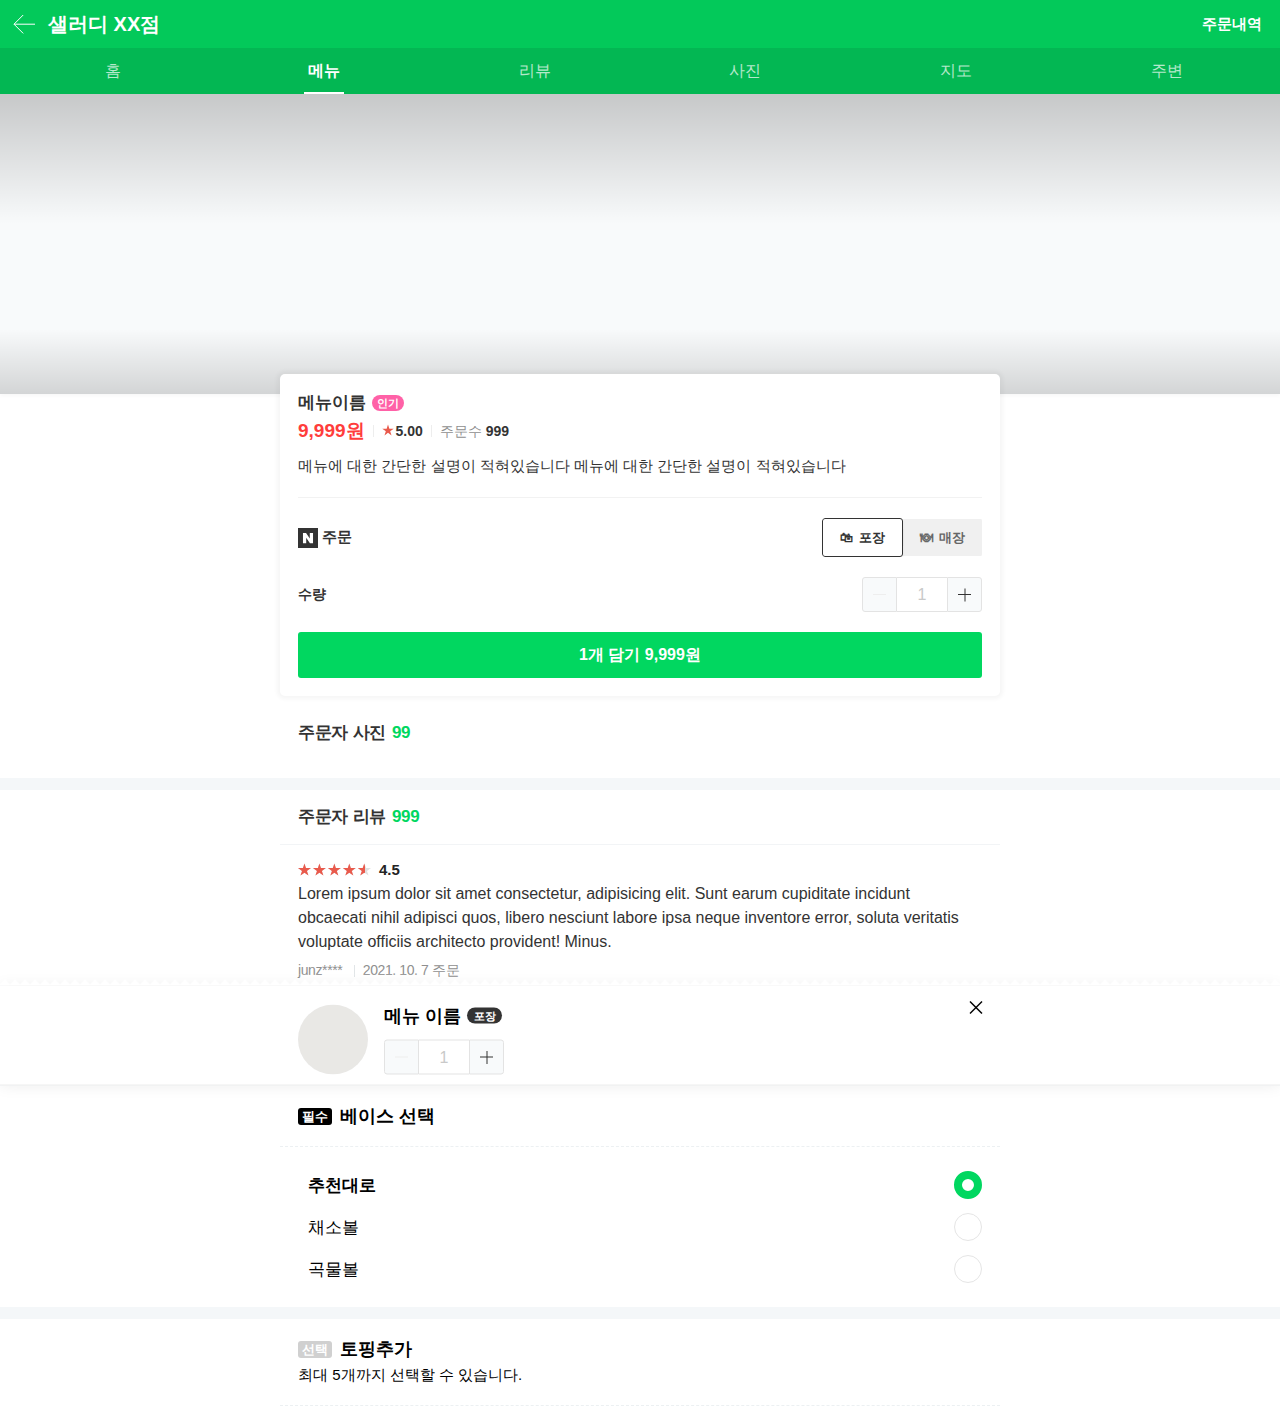
==== docs/detail.html @ 5ed85aff "Naver Order Markup" ====
<!DOCTYPE html>
<html lang="en">
  <head>
    <meta charset="UTF-8" />
    <meta http-equiv="X-UA-Compatible" content="IE=edge" />
    <meta name="viewport" content="width=device-width, initial-scale=1.0" />
    <title>제로베이스 마크업</title>
    <link rel="stylesheet" href="../assets/css/styles.css" />
  </head>
  <body>
    <div class="container">
      <!-- 고정헤더영역 -->
      <header class="header-area">
        <div class="place-header" role="banner">
          <h1 class="title">
            <a href="#" class="link-back">
              <img src="../assets/images/ico-back.svg" alt="뒤로가기" />
            </a>
            샐러디 XX점
          </h1>
          <a href="#" class="my-orders">주문내역</a>
        </div>
        <div class="place-tab scroll-x" role="tablist">
          <div class="tab-inner">
            <a href="#" class="tab" role="tab"><span class="txt">홈</span></a>
            <a href="#" class="tab is-active" role="tab"><span class="txt">메뉴</span></a>
            <a href="#" class="tab" role="tab"><span class="txt">리뷰</span></a>
            <a href="#" class="tab" role="tab"><span class="txt">사진</span></a>
            <a href="#" class="tab" role="tab"><span class="txt">지도</span></a>
            <a href="#" class="tab" role="tab"><span class="txt">주변</span></a>
          </div>
        </div>
      </header>
      <!-- // 고정헤더영역 -->
      <div class="menu-detail-area">
        <!-- 메뉴이미지영역 -->
        <div
          class="menu-img"
          style="
            background-image: url('https://ldb-phinf.pstatic.net/20200416_252/1587007251652svUkx_PNG/%C4%A5%B8%AE%BA%A3%C0%CC%C4%C1_%BF%FA%BA%BC.png?type=f459_345_60_sharpen');
          "
        ></div>

        <!-- 메뉴주문정보영역 -->
        <div class="menu-info-area">
          <div class="common-inner">
            <!-- 메뉴정보영역 -->
            <p class="menu-name-group">
              <span class="menu-name">메뉴이름</span>
              <span class="badge-popular">인기</span>
            </p>

            <div class="menu-info-group">
              <span class="menu-price">9,999원</span>
              <span class="menu-grade"><img src="../assets/images/ico-star.svg" alt="" class="ico-star" />5.00</span>
              <span class="menu-number-of-order">주문수<em>999</em></span>
            </div>

            <p class="menu-desc">메뉴에 대한 간단한 설명이 적혀있습니다 메뉴에 대한 간단한 설명이 적혀있습니다</p>
            <!-- // 메뉴정보영역 -->
            <!-- 메뉴주문영역 -->
            <div class="order-type-area">
              <div class="type-select">
                <div class="title">
                  <svg viewBox="0 0 18 18" class="ico-n-logo">
                    <path
                      fill-rule="evenodd"
                      fill="currentColor"
                      d="M18 0v18H0V0h18zM7.255 4.582H4.473v9.054h2.915V8.79l3.357 4.846h2.782V4.582h-2.915v4.846L7.255 4.582z"
                    ></path>
                  </svg>
                  주문
                </div>
                <div class="tab-switch-box" role="tablist">
                  <a href="#" class="tab-switch is-active" role="tab">🛍&nbsp;&nbsp;포장</a>
                  <a href="#" class="tab-switch" role="tab">🍽&nbsp;&nbsp;매장</a>
                </div>
              </div>
              <div class="type-amount">
                <div class="title">수량</div>
                <div class="amount-select">
                  <button class="btn-minus" aira-label="빼기" disabled></button>
                  <span class="amount disabled">1</span>
                  <button class="btn-plus" aira-label="더하기"></button>
                </div>
              </div>
              <button class="btn-order" onClick="popupOpen()">1개 담기 9,999원</button>
              <!-- <button class="btn-order" disabled>지금은 주문 가능한 시간이 아닙니다.</button> -->
            </div>
          </div>
        </div>
      </div>

      <!-- 주문자리뷰영역 -->
      <div class="menu-review-area">
        <!-- 주문자사진 -->
        <div class="orderer-img-area">
          <div class="common-inner">
            <div class="title">주문자 사진<span class="num">99</span></div>
            <div class="scroll-x">
              <ul class="orderer-pic-list">
                <li class="orderer-pic-item">
                  <a href="#" class="orderer-pic-link">
                    <img src="https://via.placeholder.com/104/fff/000" alt="" />
                  </a>
                </li>
                <li class="orderer-pic-item">
                  <a href="#" class="orderer-pic-link">
                    <img src="https://via.placeholder.com/104/fff/000" alt="" />
                  </a>
                </li>
                <li class="orderer-pic-item">
                  <a href="#" class="orderer-pic-link">
                    <img src="https://via.placeholder.com/104/fff/000" alt="" />
                  </a>
                </li>
                <li class="orderer-pic-item">
                  <a href="#" class="orderer-pic-link">
                    <img src="https://via.placeholder.com/104/fff/000" alt="" />
                  </a>
                </li>
                <li class="orderer-pic-item">
                  <a href="#" class="orderer-pic-link">
                    <img src="https://via.placeholder.com/104/fff/000" alt="" />
                  </a>
                </li>
              </ul>
            </div>
          </div>
        </div>
        <!-- // 주문자사진 -->

        <!-- 주문자리뷰 -->
        <div class="orderer-review-area">
          <div class="common-inner">
            <div class="title">주문자 리뷰<span class="num">999</span></div>
            <ul class="review-list">
              <li class="review-item">
                <div class="review-star">
                  <span class="ico-star-group">
                    <span class="ico-star-group-fill" style="width: 90%"></span>
                  </span>
                  <span class="point">4.5</span>
                </div>
                <p class="review-text">
                  Lorem ipsum dolor sit amet consectetur, adipisicing elit. Sunt earum cupiditate incidunt obcaecati nihil adipisci quos,
                  libero nesciunt labore ipsa neque inventore error, soluta veritatis voluptate officiis architecto provident! Minus.
                </p>
                <div class="review-info">
                  <span class="review-nickname">junz****</span>
                  <span class="review-date">2021. 10. 7 주문</span>
                </div>
              </li>

              <li class="review-item">
                <div class="review-star">
                  <span class="ico-star-group">
                    <span class="ico-star-group-fill" style="width: 80%"></span>
                  </span>
                  <span class="point">4.0</span>
                </div>
                <p class="review-text">
                  Lorem ipsum dolor sit amet consectetur, adipisicing elit. Sunt earum cupiditate incidunt obcaecati nihil adipisci quos,
                  libero nesciunt labore ipsa neque inventore error, soluta veritatis voluptate officiis architecto provident! Minus.
                </p>
                <div class="review-info">
                  <span class="review-nickname">junz****</span>
                  <span class="review-date">2021. 10. 7 주문</span>
                </div>
              </li>

              <li class="review-item">
                <div class="review-star">
                  <span class="ico-star-group">
                    <span class="ico-star-group-fill" style="width: 90%"></span>
                  </span>
                  <span class="point">4.5</span>
                </div>
                <p class="review-text">
                  Lorem ipsum dolor sit amet consectetur, adipisicing elit. Sunt earum cupiditate incidunt obcaecati nihil adipisci quos,
                  libero nesciunt labore ipsa neque inventore error, soluta veritatis voluptate officiis architecto provident! Minus.
                </p>
                <div class="review-info">
                  <span class="review-nickname">junz****</span>
                  <span class="review-date">2021. 10. 7 주문</span>
                </div>
              </li>
            </ul>

            <button class="btn-more">더보기</button>
          </div>
        </div>
        <!-- // 주문자리뷰 -->
      </div>
      <!-- // 주문자리뷰영역 -->

      <!-- 옵션팝업영역 -->
      <div class="option-popup-area">
        <div class="dimmed-layer light"></div>
        <div class="menu-option-popup">
          <svg class="content-top-pattern" width="100%" height="100%">
            <defs>
              <pattern id="pattern-triangle" x="0" y="0" width="10" height="11" patternUnits="userSpaceOnUse">
                <polygon points="5 5, 10 10, 10 11, 0 11, 0 10"></polygon>
              </pattern>
            </defs>
            <rect x="0" y="0" width="100%" height="100%" fill="url(#pattern-triangle)"></rect>
          </svg>

          <div class="content-top">
            <div class="common-inner">
              <div class="menu-img-area">
                <img src="https://via.placeholder.com/70/fff/000" alt="" class="menu-img" />
              </div>
              <div class="menu-detail-area">
                <p class="menu-name">
                  <span class="name">메뉴 이름</span>
                  <span class="badge">포장</span>
                </p>
                <div class="amount-select">
                  <button class="btn-minus" aira-label="빼기" disabled></button>
                  <span class="amount disabled">1</span>
                  <button class="btn-plus" aira-label="더하기"></button>
                </div>
              </div>
              <button class="btn-close" onClick="popupClose()">
                <img src="/assets/images/ico-close.svg" alt="" class="ico-close" />
              </button>
            </div>
          </div>
          <div class="content-body">
            <div class="option-group">
              <div class="option-title">
                <p class="title">
                  <span class="badge required">필수</span>
                  <span class="text">베이스 선택</span>
                </p>
              </div>
              <ul class="option-list">
                <li class="option-item">
                  <input type="radio" id="rd1" class="input-radio" name="base" checked />
                  <label for="rd1" class="label">
                    <span class="label-txt">추천대로</span>
                    <span class="label-icon"></span>
                  </label>
                </li>
                <li class="option-item">
                  <input type="radio" id="rd2" class="input-radio" name="base" />
                  <label for="rd2" class="label">
                    <span class="label-txt">채소볼</span>
                    <span class="label-icon"></span>
                  </label>
                </li>
                <li class="option-item">
                  <input type="radio" id="rd3" class="input-radio" name="base" />
                  <label for="rd3" class="label">
                    <span class="label-txt">곡물볼</span>
                    <span class="label-icon"></span>
                  </label>
                </li>
              </ul>
            </div>

            <div class="option-group">
              <div class="option-title">
                <p class="title">
                  <span class="badge">선택</span>
                  <span class="text">토핑추가</span>
                </p>
                <p class="desc">최대 5개까지 선택할 수 있습니다.</p>
              </div>
              <ul class="option-list">
                <li class="option-item">
                  <input type="checkbox" id="chk1" class="input-check" checked />
                  <label for="chk1" class="label">
                    <span class="label-txt">채소추가(기본 제공량의 30% 추가) <span class="price">+900원</span></span>
                    <span class="label-icon"></span>
                  </label>
                </li>
                <li class="option-item">
                  <input type="checkbox" id="chk2" class="input-check" />
                  <label for="chk2" class="label">
                    <span class="label-txt">곡물추가(기본 제공량의 50% 추가) <span class="price">+900원</span></span>
                    <span class="label-icon"></span>
                  </label>
                </li>
                <li class="option-item">
                  <input type="checkbox" id="chk3" class="input-check" />
                  <label for="chk3" class="label">
                    <span class="label-txt">시저 드레싱 추가 <span class="price">+900원</span></span>
                    <span class="label-icon"></span>
                  </label>
                </li>
              </ul>
            </div>

            <div class="option-group">
              <div class="option-title">
                <p class="title">
                  <span class="badge">선택</span>
                  <span class="text">토핑추가</span>
                </p>
                <p class="desc">최대 5개까지 선택할 수 있습니다.</p>
              </div>
              <ul class="option-list">
                <li class="option-item">
                  <label for="" class="label checked">
                    <span class="label-txt">치킨 <span class="price">+1,500원</span></span>
                  </label>
                  <div class="amount-select">
                    <button class="btn-minus enabled" aira-label="빼기" disabled></button>
                    <span class="amount">1</span>
                    <button class="btn-plus enabled" aira-label="더하기"></button>
                  </div>
                </li>
                <li class="option-item">
                  <label for="" class="label">
                    <span class="label-txt">에그 <span class="price">+900원</span></span>
                  </label>
                  <div class="amount-select">
                    <button class="btn-minus" aira-label="빼기" disabled></button>
                    <span class="amount">1</span>
                    <button class="btn-plus enabled" aira-label="더하기"></button>
                  </div>
                </li>
                <li class="option-item">
                  <label for="" class="label">
                    <span class="label-txt">치킨소시지 <span class="price">+1,900원</span></span>
                  </label>
                  <div class="amount-select">
                    <button class="btn-minus" aira-label="빼기" disabled></button>
                    <span class="amount">1</span>
                    <button class="btn-plus enabled" aira-label="더하기"></button>
                  </div>
                </li>
              </ul>
            </div>
          </div>
          <div class="content-bottom">
            <button class="btn-order">1개 담기 9,999원</button>
          </div>
        </div>
      </div>
      <!-- // 옵션팝업영역 -->
    </div>
    <script>
      const popupOpen = () => {
        document.querySelector('body').classList.add('scroll-off');
        document.querySelector('.option-popup-area').classList.add('show');
      };

      const popupClose = () => {
        document.querySelector('body').classList.remove('scroll-off');
        document.querySelector('.option-popup-area').classList.remove('show');
      };
    </script>
  </body>
</html>
---- assets/css/styles.css ----
body {
  min-width: 320px;
  line-height: normal;
  font-size: 14px;
  color: #000;
  scroll-behavior: smooth;
  -webkit-font-smoothing: antialiased;
  -moz-osx-font-smoothing: grayscale;
}

body,
input,
textarea,
select,
table,
button,
code {
  font-family: -apple-system, BlinkMacSystemFont, helvetica, Apple SD Gothic Neo, sans-serif;
  font-size: 16px;
}

*,
*::before,
*::after {
  box-sizing: border-box;
  margin: 0;
  padding: 0;
  -webkit-tap-highlight-color: rgba(0, 0, 0, 0);
}

.hidden,
[hidden] {
  display: none !important;
}

ul,
ol,
li {
  list-style: none;
}

a {
  color: inherit;
  cursor: pointer;
  text-decoration: none;
}
a:hover, a:focus {
  text-decoration: none;
}

button {
  border: 0;
  background-color: transparent;
  cursor: pointer;
}
button:disabled {
  cursor: not-allowed;
}

select,
input,
textarea,
button {
  -webkit-appearance: none;
}

input[type=number] {
  -moz-appearance: textfield;
}

input:disabled {
  background-color: rgba(255, 255, 255, 0);
  cursor: not-allowed;
}

select {
  border: 0;
  background-color: transparent;
  cursor: pointer;
}
select::-ms-expand {
  display: none;
}

input,
textarea {
  font-size: inherit;
  border: 0;
}
input::placeholder,
textarea::placeholder {
  /* Chrome, Safari, Firefox */
  color: #c9c9c9;
  opacity: 1;
}
input:-ms-input-placeholder,
textarea:-ms-input-placeholder {
  /* IE, Edge */
  color: #c9c9c9;
  opacity: 1;
}
input[readonly]::placeholder, input:disabled::placeholder,
textarea[readonly]::placeholder,
textarea:disabled::placeholder {
  /* Chrome, Safari, Firefox */
  color: rgba(0, 0, 0, 0.2);
  opacity: 1;
}
input[readonly]:-ms-input-placeholder, input:disabled:-ms-input-placeholder,
textarea[readonly]:-ms-input-placeholder,
textarea:disabled:-ms-input-placeholder {
  /* IE, Edge */
  color: rgba(0, 0, 0, 0.2);
  opacity: 1;
}
input::-ms-clear, input::-ms-reveal,
textarea::-ms-clear,
textarea::-ms-reveal {
  /* IE, Edge */
  display: none;
}
input::-webkit-inner-spin-button, input::-webkit-outer-spin-button,
textarea::-webkit-inner-spin-button,
textarea::-webkit-outer-spin-button {
  -webkit-appearance: none;
}

.screen-out {
  position: absolute;
  width: 0;
  height: 0;
  line-height: 0;
  overflow: hidden;
  text-indent: -9999px;
}

.scroll-x {
  overflow-x: auto;
  overflow-y: hidden;
  white-space: nowrap;
  -webkit-overflow-scrolling: touch;
  -ms-overflow-style: none;
  scrollbar-width: none;
}
.scroll-x::-webkit-scrollbar {
  display: none;
}

body.scroll-off {
  overflow: hidden;
  -ms-touch-action: none;
  touch-action: none;
}

.fw700 {
  font-weight: 700;
}

.color-point {
  color: #ff3d3b;
}

.amount-select {
  display: flex;
  align-items: center;
  height: 35px;
}
.amount-select .btn-plus,
.amount-select .btn-minus {
  position: relative;
  display: flex;
  justify-content: center;
  align-items: center;
  width: 35px;
  height: 35px;
  border: 1px solid #e3e3e3;
  background-color: #f8fafb;
  color: #333;
}
.amount-select .btn-plus.enabled,
.amount-select .btn-minus.enabled {
  border-color: #00d780;
  background-color: #00d780;
  color: #fff;
}
.amount-select .btn-plus.disabled, .amount-select .btn-plus:disabled,
.amount-select .btn-minus.disabled,
.amount-select .btn-minus:disabled {
  color: #eee;
}
.amount-select .btn-plus::before,
.amount-select .btn-minus::before {
  content: "";
  display: block;
  width: 13px;
  height: 1px;
  background-color: currentColor;
}
.amount-select .btn-minus {
  border-radius: 3px 0 0 3px;
}
.amount-select .btn-plus {
  border-radius: 0 3px 3px 0;
}
.amount-select .btn-plus::after {
  content: "";
  position: absolute;
  top: 50%;
  left: 50%;
  display: block;
  width: 1px;
  height: 13px;
  background-color: currentColor;
  transform: translate(-50%, -50%);
}
.amount-select .amount {
  display: flex;
  justify-content: center;
  align-items: center;
  width: 50px;
  height: 35px;
  border-top: 1px solid #e3e3e3;
  border-bottom: 1px solid #e3e3e3;
  font-weight: 700;
  color: #242424;
}
.amount-select .amount.disabled {
  font-weight: 400;
  color: #c9c9c9;
}

.header-area {
  position: fixed;
  top: 0;
  left: 0;
  width: 100%;
  background-color: #03c95a;
  color: #fff;
  z-index: 5000;
}

.place-header {
  display: flex;
  justify-content: space-between;
  align-items: center;
  height: 48px;
}
.place-header .title {
  display: flex;
  align-items: center;
  font-size: 20px;
  font-weight: 600;
}
.place-header .link-back {
  display: flex;
}
.place-header .my-orders {
  padding-right: 18px;
  font-size: 15px;
  font-weight: 700;
}

.place-tab {
  display: flex;
  height: 46px;
  background-color: #03b753;
}

.tab-inner {
  display: flex;
  justify-content: space-between;
  align-items: center;
  padding: 0 8px;
  width: 100%;
}
.tab-inner .tab {
  flex: 1;
  padding: 0 12px;
  font-size: 16px;
  text-align: center;
  opacity: 0.7;
}
.tab-inner .tab.is-active {
  font-weight: 700;
  opacity: 1;
}
.tab-inner .tab.is-active .txt::after {
  content: "";
  position: absolute;
  bottom: 0;
  left: 0;
  right: 0;
  height: 2px;
  background-color: #fff;
}
.tab-inner .tab.is-active .txt {
  position: relative;
  display: inline-block;
  padding: 0 4px;
  line-height: 46px;
}

.menu-item {
  display: flex;
  align-items: center;
  padding: 18px;
  margin: 0 -18px;
}
.menu-item:not(:last-child) {
  border-bottom: 1px solid #f2f2f2;
}
.menu-item .menu-detail {
  display: flex;
  align-items: center;
  flex: 1;
}
.menu-item .menu-img-area {
  position: relative;
  flex-shrink: 0;
  margin-right: 12px;
  border-radius: 5px;
  overflow: hidden;
}
.menu-item .menu-img-area:not(.no-img)::after {
  content: "";
  position: absolute;
  top: 0;
  left: 0;
  right: 0;
  bottom: 0;
  background-color: rgba(0, 0, 0, 0.06);
}
.menu-item .menu-img-area .menu-img {
  display: block;
}
.menu-item .menu-desc {
  margin-top: 4px;
  letter-spacing: -0.4px;
  color: #8f8f8f;
  font-size: 14px;
  line-height: 19px;
  max-height: 38px;
  overflow: hidden;
  display: -webkit-box;
  -webkit-line-clamp: 2;
  -webkit-box-orient: vertical;
}
.menu-item .menu-price {
  margin-top: 4px;
  line-height: 1.4;
  font-size: 15px;
  font-weight: 700;
  color: #ff3d3b;
}
.menu-item .btn-cart {
  position: relative;
  display: flex;
  justify-content: center;
  align-items: center;
  margin-left: 16px;
  width: 40px;
  height: 40px;
  border-radius: 5px;
  border: 1px solid #e5e5e5;
}
.menu-item .btn-cart .ico-cart {
  width: 20px;
  height: 20px;
}
.menu-item .btn-cart .num {
  position: absolute;
  top: 3px;
  right: 3px;
  width: 18px;
  height: 18px;
  line-height: 18px;
  border-radius: 50%;
  background-color: #ff3d3b;
  font-size: 12px;
  font-weight: 700;
  text-align: center;
  color: #fff;
}
.menu-item .btn-cart.disabled {
  font-size: 12px;
  border: 0;
  background-color: #eee;
  color: #777;
  cursor: not-allowed;
  pointer-events: none;
}

.menu-name-group {
  display: flex;
  align-items: center;
}
.menu-name-group .menu-name {
  font-size: 17px;
  line-height: 22px;
  font-weight: 700;
  color: #333;
}
.menu-name-group .ico-new {
  margin-left: 4px;
}
.menu-name-group .badge-popular {
  margin-left: 6px;
}

.menu-info-group {
  display: flex;
  flex-shrink: 0;
  margin-top: 4px;
  font-size: 14px;
}
.menu-info-group .menu-grade {
  flex-shrink: 0;
  font-weight: 700;
  color: #333;
}
.menu-info-group .menu-grade .ico-star {
  margin-right: 2px;
}
.menu-info-group .menu-grade + .menu-number-of-order::before {
  content: "";
  display: inline-block;
  width: 1px;
  height: 12px;
  margin: 0 8px;
  background-color: #ededed;
  transform: translateY(1px);
}
.menu-info-group .menu-number-of-order {
  flex-shrink: 0;
  color: #8f8f8f;
}
.menu-info-group .menu-number-of-order em {
  margin-left: 4px;
  font-style: normal;
  font-weight: 700;
  color: #333;
}

.go-to-top {
  padding: 16px 0 32px;
  background-color: #fff;
  text-align: center;
}
.go-to-top .link {
  display: inline-block;
  padding: 8px 20px;
  border-radius: 20px;
  border: 1px solid #e5e5e5;
  background-color: #fff;
  font-size: 14px;
  font-weight: 700;
  color: #666;
  box-shadow: 0 2px 3px 0 rgba(0, 0, 0, 0.04);
  text-transform: uppercase;
}
.go-to-top .ico-up {
  position: relative;
  display: inline-block;
  margin-left: 4px;
  width: 10px;
  height: 10px;
}
.go-to-top .ico-up::before {
  content: "";
  position: absolute;
  top: 4px;
  left: 50%;
  width: 5px;
  height: 5px;
  border-top: 2px solid #666;
  border-left: 2px solid #666;
  transform: translate(-50%, -50%) rotate(45deg);
}
.go-to-top .ico-up::after {
  content: "";
  position: absolute;
  top: 1px;
  left: 50%;
  width: 2px;
  height: 9px;
  background-color: #666;
  transform: translate(-50%);
}

.modal-wrapper {
  position: fixed;
  top: 0;
  left: 0;
  right: 0;
  bottom: 0;
  z-index: 10000;
}
.modal-wrapper .modal-container {
  position: fixed;
  top: 50%;
  left: 50%;
  width: calc(100% - 32px);
  max-width: 324px;
  border-radius: 12px;
  background-color: #fff;
  text-align: center;
  transform: translate(-50%, -50%);
  overflow: hidden;
  z-index: 10000;
}
.modal-wrapper .modal-content {
  position: relative;
  padding: 24px 30px;
  color: #333;
}
.modal-wrapper .modal-content .btn-close {
  position: absolute;
  top: 0;
  right: 0;
  display: flex;
  padding: 16px;
}
.modal-wrapper .modal-content .modal-icon {
  opacity: 0.7;
}
.modal-wrapper .modal-content .modal-title {
  margin-top: 8px;
  font-size: 20px;
  font-weight: 700;
}
.modal-wrapper .modal-content .modal-desc {
  margin-top: 8px;
  color: #000;
  letter-spacing: -0.3px;
}
.modal-wrapper .btn-area {
  display: flex;
}
.modal-wrapper .btn-area button {
  flex: 1;
  padding: 16px 0;
  font-size: 18px;
}
.modal-wrapper .btn-area .btn-cancel {
  background-color: #edf1f4;
  color: #333;
}
.modal-wrapper .btn-area .btn-confirm {
  background-image: linear-gradient(to left, #3accff, #3cec88);
  font-weight: 800;
  color: #fff;
}

.menu-detail-area {
  background-color: #fff;
}
.menu-detail-area .menu-img {
  position: relative;
  height: 300px;
  background-color: #f8fafb;
  background-repeat: no-repeat;
  background-position: center;
  background-size: cover;
  box-shadow: 0 2px 4px 0 rgba(0, 0, 0, 0.03);
}
.menu-detail-area .menu-img::before {
  content: "";
  position: absolute;
  top: 0;
  left: 0;
  right: 0;
  height: 130px;
  background-image: linear-gradient(to bottom, #000, rgba(0, 0, 0, 0));
  z-index: 1;
  opacity: 0.2;
}
.menu-detail-area .menu-img::after {
  content: "";
  position: absolute;
  bottom: 0;
  left: 0;
  right: 0;
  height: 65px;
  background-image: linear-gradient(to top, #000, rgba(0, 0, 0, 0));
  z-index: 1;
  opacity: 0.15;
}
.menu-detail-area .menu-info-area {
  padding: 0 18px 20px;
  margin-top: -20px;
}
.menu-detail-area .menu-info-area .common-inner {
  position: relative;
  padding: 18px;
  border-radius: 5px;
  background-color: #fff;
  box-shadow: 0 0 4px 3px rgba(0, 0, 0, 0.04);
  z-index: 1;
}
.menu-detail-area .menu-info-area .menu-info-group {
  margin-top: 5px;
}
.menu-detail-area .menu-info-area .menu-info-group .menu-price {
  line-height: 24px;
  font-size: 19px;
  font-weight: 700;
  color: #ff3d3b;
}
.menu-detail-area .menu-info-area .menu-info-group .menu-grade::before,
.menu-detail-area .menu-info-area .menu-info-group .menu-number-of-order::before {
  content: "";
  display: inline-block;
  margin: 0 8px;
  width: 1px;
  height: 12px;
  background-color: #ededed;
  transform: translateY(1px);
}
.menu-detail-area .menu-info-area .menu-info-group .menu-grade,
.menu-detail-area .menu-info-area .menu-info-group .menu-number-of-order {
  line-height: 24px;
}
.menu-detail-area .menu-info-area .menu-desc {
  margin-top: 12px;
  font-size: 15px;
  line-height: 22px;
  color: #333;
}
.menu-detail-area .order-type-area {
  margin-top: 20px;
  padding-top: 20px;
  border-top: 1px solid #f2f2f2;
}
.menu-detail-area .order-type-area .type-select,
.menu-detail-area .order-type-area .type-amount {
  display: flex;
  justify-content: space-between;
  align-items: center;
}
.menu-detail-area .order-type-area .type-select .title {
  display: flex;
  align-items: center;
  font-size: 15px;
  font-weight: 700;
  letter-spacing: -0.3px;
  color: #333;
}
.menu-detail-area .order-type-area .type-select .ico-n-logo {
  margin-right: 4px;
  width: 20px;
}
.menu-detail-area .order-type-area .type-select .tab-switch-box {
  margin-top: 0;
  border-radius: 3px;
  overflow: hidden;
}
.menu-detail-area .order-type-area .type-select .tab-switch {
  width: 80px;
  line-height: 37px;
  font-size: 13px;
}
.menu-detail-area .order-type-area .type-select .tab-switch.is-active {
  border-radius: 3px;
  flex: 1;
}
.menu-detail-area .order-type-area .type-select .tab-switch.is-active::after {
  display: none;
}
.menu-detail-area .order-type-area .type-select .tab-switch + .tab-switch {
  position: relative;
}
.menu-detail-area .order-type-area .type-select .tab-switch + .tab-switch::before {
  content: "";
  position: absolute;
  display: block;
  top: 10px;
  left: 0;
  width: 1px;
  height: 17px;
  background-color: #e7e7e7;
}
.menu-detail-area .order-type-area .type-amount {
  margin-top: 20px;
}
.menu-detail-area .order-type-area .type-amount .title {
  font-size: 14px;
  font-weight: 700;
  letter-spacing: -0.3px;
  color: #333;
}
.menu-detail-area .order-type-area .btn-order {
  display: block;
  margin-top: 20px;
  padding: 0 16px;
  width: 100%;
  line-height: 46px;
  border-radius: 3px;
  font-weight: 700;
  background-color: #01d760;
  color: #fff;
  text-overflow: ellipsis;
  white-space: nowrap;
  overflow: hidden;
}
.menu-detail-area .order-type-area .btn-order:disabled {
  background-color: #c9c9c9;
  color: #fff;
}

.menu-review-area .title {
  line-height: 22px;
  font-size: 17px;
  font-weight: 700;
  letter-spacing: -0.3px;
  color: #333;
}
.menu-review-area .title .num {
  margin-left: 6px;
  color: #01d760;
}
.menu-review-area .orderer-img-area {
  padding-bottom: 22px;
  background-color: #fff;
}
.menu-review-area .orderer-img-area .title {
  padding: 6px 18px 12px;
}
.menu-review-area .orderer-pic-list {
  display: flex;
}
.menu-review-area .orderer-pic-item {
  display: flex;
}
.menu-review-area .orderer-pic-item + .orderer-pic-item {
  margin-left: 1px;
}
.menu-review-area .orderer-pic-item:first-child::before, .menu-review-area .orderer-pic-item:last-child::after {
  content: "";
  display: block;
  width: 18px;
  height: 100%;
}
.menu-review-area .orderer-pic-link {
  position: relative;
  display: flex;
}
.menu-review-area .orderer-pic-link::after {
  content: "";
  position: absolute;
  top: 0;
  bottom: 0;
  left: 0;
  right: 0;
  background-color: rgba(0, 0, 0, 0.05);
}
.menu-review-area .orderer-review-area {
  margin-top: 12px;
  background-color: #fff;
}
.menu-review-area .orderer-review-area .title {
  padding: 16px 18px;
}
.menu-review-area .review-list {
  border-top: 1px solid #f2f4f6;
}
.menu-review-area .review-item {
  padding: 16px 18px;
  border-bottom: 1px solid #f2f4f6;
}
.menu-review-area .review-star {
  position: relative;
  display: flex;
  align-items: center;
  font-size: 15px;
  font-weight: 600;
  color: #242424;
  transform: translate(-2px);
}
.menu-review-area .ico-star-group {
  position: relative;
  margin-right: 6px;
  display: inline-block;
  width: 77px;
  height: 13px;
  background: url("/assets/images/ico-star-group.svg") no-repeat center left;
}
.menu-review-area .ico-star-group-fill {
  position: absolute;
  top: 0;
  left: 0;
  margin-right: 6px;
  display: inline-block;
  width: 100%;
  height: 100%;
  background: url("/assets/images/ico-star-group-fill.svg") no-repeat center left;
}
.menu-review-area .review-text {
  margin-top: 4px;
  line-height: 24px;
  color: #333;
}
.menu-review-area .review-info {
  margin-top: 8px;
  font-size: 14px;
  color: #8f8f8f;
  letter-spacing: -0.4px;
}
.menu-review-area .review-date::before {
  content: "";
  display: inline-block;
  margin: 0 8px;
  width: 1px;
  height: 12px;
  background-color: #e1e5e7;
  vertical-align: middle;
}
.menu-review-area .btn-more {
  display: flex;
  justify-content: center;
  align-items: center;
  width: 100%;
  height: 50px;
  font-size: 16px;
  font-weight: 500;
  color: #424242;
}
.menu-review-area .btn-more::after {
  content: "";
  margin-left: 6px;
  margin-bottom: 6px;
  width: 8px;
  height: 8px;
  border-top: 1px solid;
  border-right: 1px solid;
  transform: rotate(135deg);
}

.option-popup-area {
  position: fixed;
  top: 0;
  left: 0;
  width: 100%;
  height: 0;
  overflow: hidden;
  z-index: 1;
}
.option-popup-area.show {
  height: 100%;
  z-index: 5000;
}
.option-popup-area.show .dimmed-layer {
  opacity: 1;
}
.option-popup-area.show .menu-option-popup {
  transform: translateY(0);
}
.option-popup-area .dimmed-layer {
  position: absolute;
  opacity: 0;
}
.option-popup-area .menu-option-popup {
  position: fixed;
  bottom: 0;
  display: flex;
  flex-direction: column;
  width: 100%;
  max-height: calc(100% - 45px);
  background-color: #f4f7f9;
  z-index: 10000;
  transform: translateY(110%);
  transition: transform 0.3s ease;
}
.option-popup-area .content-top-pattern {
  position: absolute;
  top: -11px;
  width: 100%;
  height: 11px;
  fill: white;
  z-index: 2;
}
.option-popup-area .content-top {
  height: 100px;
  border-bottom: 1px solid #ededed;
  background-color: #fff;
  box-shadow: 0 0 15px 0 rgba(0, 0, 0, 0.08);
  z-index: 1;
}
.option-popup-area .content-top .common-inner {
  position: relative;
  display: flex;
  align-items: center;
  padding: 18px 18px 20px;
}
.option-popup-area .content-top .menu-img-area {
  position: relative;
  margin-right: 16px;
  width: 70px;
  height: 70px;
  border-radius: 100%;
  overflow: hidden;
}
.option-popup-area .content-top .menu-img-area::after {
  content: "";
  position: absolute;
  top: 0;
  left: 0;
  width: 100%;
  height: 100%;
  background-color: rgba(43, 29, 0, 0.1);
}
.option-popup-area .content-top .menu-detail-area {
  flex: 1;
  padding-right: 36px;
}
.option-popup-area .content-top .menu-name {
  display: flex;
  align-items: center;
  font-weight: 700;
}
.option-popup-area .content-top .menu-name .name {
  font-size: 18px;
}
.option-popup-area .content-top .menu-name .badge {
  margin-left: 6px;
  padding: 0 7px;
  border-radius: 8px;
  background-color: #333;
  font-size: 11px;
  line-height: 16px;
  letter-spacing: -0.3px;
  color: #fff;
}
.option-popup-area .content-top .amount-select {
  margin-top: 12px;
}
.option-popup-area .content-top .btn-close {
  position: absolute;
  top: 0;
  right: 0;
  width: 48px;
  height: 48px;
}
.option-popup-area .content-body {
  overflow: auto;
  -webkit-overflow-scrolling: touch;
}
.option-popup-area .content-body .option-group {
  background-color: #fff;
}
.option-popup-area .content-body .option-group + .option-group {
  margin-top: 12px;
}
.option-popup-area .content-body .option-title {
  padding: 18px 18px;
  border-bottom: 1px dashed #ecf0f2;
  font-weight: 800;
  margin-left: auto;
  margin-right: auto;
  max-width: 720px;
}
.option-popup-area .content-body .option-title .title {
  display: flex;
  align-items: center;
  font-size: 18px;
}
.option-popup-area .content-body .option-title .badge {
  margin-right: 8px;
  padding: 0 4px;
  border-radius: 3px;
  background-color: #d0d0d0;
  line-height: 17px;
  font-size: 13px;
  color: #fff;
}
.option-popup-area .content-body .option-title .badge.required {
  background-color: #000;
}
.option-popup-area .content-body .option-title .desc {
  margin-top: 2px;
  line-height: 24px;
  font-size: 15px;
  font-weight: 400;
}
.option-popup-area .content-body .option-list {
  padding: 24px 18px 24px 28px;
  margin-left: auto;
  margin-right: auto;
  max-width: 720px;
}
.option-popup-area .content-body .option-item {
  display: flex;
  justify-content: space-between;
  align-items: center;
}
.option-popup-area .content-body .option-item:not(:first-child) {
  margin-top: 14px;
}
.option-popup-area .content-body .option-item .label {
  display: flex;
  justify-content: space-between;
  align-items: center;
  width: 100%;
  font-size: 17px;
}
.option-popup-area .content-body .option-item .label.checked {
  font-weight: 700;
}
.option-popup-area .content-body .option-item .label.checked .price {
  font-weight: 600;
  color: #ff3d3b;
}
.option-popup-area .content-body .option-item .label .label-txt {
  padding-right: 8px;
}
.option-popup-area .content-body .option-item .label .label-icon {
  display: inline-flex;
  flex-shrink: 0;
  width: 28px;
  height: 28px;
  border: 1px solid #e5e5e5;
  background-color: #fff;
}
.option-popup-area .content-body .option-item .input-radio:checked + .label,
.option-popup-area .content-body .option-item .input-check:checked + .label {
  font-weight: 700;
}
.option-popup-area .content-body .option-item .input-radio + .label .label-icon {
  border-radius: 100%;
}
.option-popup-area .content-body .option-item .input-radio:checked + .label .label-icon {
  border: 8px solid #01d760;
}
.option-popup-area .content-body .option-item .input-check + .label .label-icon {
  border-radius: 3px;
}
.option-popup-area .content-body .option-item .input-check:checked + .label .price {
  font-weight: 600;
  color: #ff3d3b;
}
.option-popup-area .content-body .option-item .input-check:checked + .label .label-icon {
  position: relative;
  border-color: #01d760;
  background-color: #01d760;
}
.option-popup-area .content-body .option-item .input-check:checked + .label .label-icon::before {
  content: "";
  position: absolute;
  top: 6px;
  right: 6px;
  width: 14px;
  height: 9px;
  border: 2px solid #fff;
  border-width: 0 0 2px 2px;
  transform: rotate(-45deg);
}
.option-popup-area .content-bottom {
  padding: 0 10px 10px;
}
.option-popup-area .content-bottom .btn-order {
  margin-left: auto;
  margin-right: auto;
  max-width: 720px;
  display: block;
  width: 100%;
  line-height: 52px;
  border-radius: 3px;
  font-weight: 700;
  background-color: #01d760;
  color: #fff;
  text-overflow: ellipsis;
  white-space: nowrap;
  overflow: hidden;
}
.option-popup-area .content-bottom .btn-order:disabled {
  background-color: #c9c9c9;
  color: #fff;
}

.menu-category-area {
  position: sticky;
  top: 94px;
  margin-top: 10px;
  background-color: #fff;
  z-index: 5500;
}
.menu-category-area .common-inner {
  position: relative;
  border-bottom: 1px solid #f2f2f2;
}
.menu-category-area .common-inner::before {
  content: "";
  position: absolute;
  top: 0;
  left: 0;
  width: 18px;
  height: 100%;
  background-image: linear-gradient(to right, #fff 35%, rgba(255, 255, 255, 0));
  pointer-events: none;
  z-index: 1;
}
.menu-category-area .common-inner::after {
  content: "";
  position: absolute;
  top: 0;
  right: 0;
  width: 18px;
  height: 100%;
  background-image: linear-gradient(to right, rgba(255, 255, 255, 0), #fff 65%);
  pointer-events: none;
  z-index: 1;
}
.menu-category-area .category-list {
  display: flex;
  align-items: center;
  height: 54px;
}
.menu-category-area .category-item:first-child {
  padding-left: 18px;
}
.menu-category-area .category-item:last-child {
  padding-right: 18px;
}
.menu-category-area .category-tab {
  display: flex;
  align-items: center;
  padding: 0 12px;
  font-size: 16px;
  border-radius: 15px;
  height: 30px;
  color: #333;
}
.menu-category-area .category-tab.is-active {
  background-color: #424242;
  font-weight: 700;
  color: #fff;
}

.order-info-area {
  padding: 10px 18px 20px;
  border-bottom: 1px solid rgab(0, 0, 0, 0.04);
  background-color: #e7f7ff;
}
.order-info-area .info-main-title {
  line-height: 39px;
}
.order-info-area .title {
  display: flex;
  align-items: center;
  font-size: 18px;
  font-weight: 700;
  letter-spacing: -0.3px;
  color: #333;
}
.order-info-area .title .ico-n-logo {
  margin-right: 6px;
  width: 24px;
  height: 24px;
}

.tab-switch-box {
  display: flex;
  align-items: center;
  margin-top: 12px;
}
.tab-switch-box .tab-switch {
  flex: 1;
  background-color: rgba(0, 0, 0, 0.06);
  line-height: 40px;
  font-size: 13px;
  font-weight: 700;
  color: #666;
  letter-spacing: -0.3px;
  text-align: center;
}
.tab-switch-box .tab-switch.is-active {
  position: relative;
  flex-grow: 1.2;
  border: 1px solid #333;
  background-color: #fff;
  font-size: 15px;
  color: #333;
  box-shadow: 0 2px 3px 0 rgba(0, 0, 0, 0.05);
}
.tab-switch-box .tab-switch.is-active::after {
  content: "";
  position: absolute;
  bottom: -9px;
  left: 50%;
  width: 10px;
  height: 10px;
  border: 1px solid;
  border-width: 0 1px 1px 0;
  background-color: #fff;
  transform: rotate(45deg) translateX(-50%);
}
.tab-switch-box .tab-switch.is-active .ico-check {
  display: inline-block;
  margin-left: 4px;
  vertical-align: middle;
}
.tab-switch-box .ico-check {
  display: none;
}

.info-main-notice {
  display: flex;
  align-items: center;
  margin-top: 16px;
  padding: 12px 16px;
  border-radius: 2px;
  background-color: #fff;
  font-size: 14px;
  letter-spacing: -0.3px;
  color: #333;
}
.info-main-notice.alert {
  color: #ff3d3b;
  font-weight: 700;
}
.info-main-notice .ico-clock {
  margin-right: 6px;
}

.order-type-popup {
  position: fixed;
  bottom: 0;
  right: 0;
  left: 0;
  padding: 32px 0 40px;
  border-radius: 16px 16px 0 0;
  background-color: #fff;
  text-align: center;
  z-index: 10000;
}
.order-type-popup .title {
  font-size: 20px;
  font-weight: 700;
  color: #000;
}
.order-type-popup .type-list {
  display: flex;
  margin-top: 32px;
}
.order-type-popup .type-item {
  flex: 1;
}
.order-type-popup .type-item + .type-item {
  border-left: 1px solid #f2f2f2;
}
.order-type-popup .icon {
  width: 100px;
  height: auto;
  color: #03c75a;
}
.order-type-popup .desc {
  margin-top: 8px;
  font-size: 15px;
  line-height: 1.5;
  font-weight: 600;
  color: #000;
}
.order-type-popup .btn-selection {
  display: inline-block;
  margin-top: 10px;
  padding: 6px 18px;
  font-size: 16px;
  font-weight: 700;
  border-radius: 28px;
  background-color: #424242;
  color: #fff;
}

.recent-order-area {
  display: flex;
  margin-top: 16px;
  padding: 18px 0;
  border-radius: 2px;
  background-color: #fff;
}
.recent-order-area .recent-title {
  display: flex;
  flex-direction: column;
  justify-content: center;
  align-items: center;
  flex-shrink: 0;
  padding: 8px;
  border-right: 1px solid #f2f2f2;
  line-height: 1.42;
  font-size: 12px;
  font-weight: 700;
  color: #333;
}
.recent-order-area .recent-title .ico-clock {
  margin-bottom: 4px;
  width: 14px;
}
.recent-order-area .recent-menu-list {
  display: flex;
}
.recent-order-area .recent-menu-item {
  box-sizing: content-box;
  position: relative;
  padding-right: 16px;
  width: 80px;
  text-align: center;
}
.recent-order-area .recent-menu-item.is-ordered {
  padding-left: 16px;
  border-right: 1px solid #f2f2f2;
}
.recent-order-area .recent-menu-item.is-ordered + .recent-menu-item {
  padding-left: 16px;
}
.recent-order-area .menu-img-area {
  position: relative;
  width: 80px;
  height: 80px;
  border: 1px solid #f9f9f9;
  border-radius: 100%;
  background-color: rgba(0, 0, 0, 0.01);
}
.recent-order-area .badge-popular {
  position: absolute;
  top: 0;
  left: 0;
  padding: 0 5px;
  border-radius: 10px;
  line-height: 16px;
  font-size: 11px;
  font-weight: 700;
  background-color: #ff61a7;
  color: #fff;
}
.recent-order-area .menu-img {
  width: 100%;
  height: 100%;
  border-radius: 100%;
}
.recent-order-area .badge-cart {
  position: absolute;
  top: 50px;
  right: 16px;
  display: flex;
  padding: 6px;
  border: 1px solid #e5e5e5;
  border-radius: 100%;
  background-color: #fff;
}
.recent-order-area .ico-cart {
  width: 16px;
  height: 16px;
}
.recent-order-area .menu-name {
  margin-top: 8px;
  font-weight: 600;
  font-size: 14px;
  text-overflow: ellipsis;
  white-space: nowrap;
  overflow: hidden;
}
.recent-order-area .menu-price {
  font-size: 13px;
  font-weight: 700;
  color: #ff3d3b;
}

.menu-list-area {
  padding: 28px 18px 10px;
  background-color: #fff;
}
.menu-list-area:not(.new):not(.popular) {
  margin-top: 10px;
}
.menu-list-area.new {
  border-bottom: 1px solid #f2f2f2;
}
.menu-list-area.is-closed {
  padding: 24px 18px;
}
.menu-list-area.is-closed + .is-closed {
  margin-top: 0;
  border-top: 1px solid #f2f2f2;
}
.menu-list-area.is-closed .ico-arrow {
  transform: rotate(180deg);
}
.menu-list-area.is-closed .menu-list {
  display: none;
}
.menu-list-area .menu-category {
  display: flex;
  justify-content: space-between;
  align-items: center;
}
.menu-list-area .title-area {
  display: flex;
  align-items: center;
}
.menu-list-area .title {
  font-size: 19px;
  font-weight: 700;
  color: #333;
  letter-spacing: -0.3px;
}
.menu-list-area .btn-toggle {
  display: flex;
  margin: -16px;
  padding: 16px;
}
.menu-list-area .period {
  font-size: 14px;
  letter-spacing: -0.3px;
  color: #666;
}
.menu-list-area .period::before {
  content: "";
  display: inline-block;
  margin: 0 10px;
  width: 4px;
  height: 4px;
  border-radius: 100%;
  background-color: #ededed;
  vertical-align: middle;
}

.order-box-area {
  position: fixed;
  bottom: 0;
  left: 0;
  right: 0;
  height: 70px;
  border-top: 1px solid #e8e8e8;
  box-shadow: 0 0 6px 4px rgba(0, 0, 0, 0.03);
  background-color: #fff;
  z-index: 9100;
}
.order-box-area .common-inner {
  display: flex;
  justify-content: space-between;
  padding: 12px 18px;
}
.order-box-area .menu-name {
  font-size: 15px;
  color: #333;
  text-overflow: ellipsis;
  white-space: nowrap;
  overflow: hidden;
}
.order-box-area .menu-price {
  font-size: 18px;
  font-weight: 700;
  color: #ff3d3b;
  text-overflow: ellipsis;
  white-space: nowrap;
  overflow: hidden;
}
.order-box-area .btn-order {
  display: flex;
  justify-content: center;
  align-items: center;
  width: 120px;
  height: 46px;
  border-radius: 5px;
  background-image: linear-gradient(to right, #01d760, #0ad182);
  font-weight: 700;
  letter-spacing: -0.3px;
  color: #fff;
}
.order-box-area .icon {
  position: relative;
  margin-left: 6px;
}
.order-box-area .ico-cart {
  width: 20px;
  height: 20px;
}
.order-box-area .num {
  position: absolute;
  top: -5px;
  right: -4px;
  width: 16px;
  height: 16px;
  line-height: 16px;
  border-radius: 50%;
  background-color: #ff3d3b;
  font-size: 12px;
  font-weight: 700;
  text-align: center;
  color: #fff;
}

.order-content {
  margin: -40px 10px 0;
}
.order-content .common-inner {
  position: relative;
  background-color: #fff;
}
.order-content .common-inner::before, .order-content .common-inner::after {
  content: "";
  display: block;
  position: absolute;
  left: 0;
  width: 100%;
  height: 5px;
  background: url("/assets/images/bg-pattern.png") repeat-x;
  background-size: auto 5px;
}
.order-content .common-inner::before {
  top: -5px;
}
.order-content .common-inner::after {
  bottom: -5px;
  transform: rotate(180deg);
}
.order-content .order-content-top {
  position: relative;
  padding: 26px 18px 24px;
}
.order-content .order-content-top::after {
  content: "";
  position: absolute;
  top: 26px;
  right: 18px;
  width: 83px;
  height: 83px;
  border-radius: 100%;
  background: url("https://via.placeholder.com/83") no-repeat;
}
.order-content .order-content-top .title {
  line-height: 1.2;
  font-size: 20px;
  font-weight: 700;
  color: #01d760;
}
.order-content .order-content-top .desc {
  margin-top: 8px;
  line-height: 1.2;
  font-size: 14px;
  font-weight: 500;
  color: #333;
}
.order-content .order-content-top .count {
  margin-top: 8px;
  line-height: 20px;
  font-size: 14px;
  color: #666;
  letter-spacing: -0.4px;
}
.order-content .order-content-body {
  border-top: 1px dashed #e5e5e5;
}
.order-content .order-content-body .no-order {
  padding: 70px 0;
  text-align: center;
}
.order-content .order-content-body .no-order .txt {
  margin-top: 6px;
  font-size: 14px;
  color: #8f8f8f;
}
.order-content .order-content-body .menu-list {
  padding: 0 18px;
}
.order-content .order-content-body .menu-item {
  position: relative;
  align-items: flex-start;
  padding: 22px 18px;
}
.order-content .order-content-body .menu-item .menu-name-group {
  padding-right: 40px;
}
.order-content .order-content-body .menu-item .menu-name {
  line-height: 23px;
  font-size: 18px;
}
.order-content .order-content-body .menu-item .menu-desc {
  margin-top: 2px;
}
.order-content .order-content-body .menu-item .btn-option {
  display: inline-block;
  margin-top: 8px;
  padding: 0 6px;
  line-height: 20px;
  border-radius: 3px;
  border: 1px solid #e3e3e3;
  font-size: 12px;
  background-color: #fff;
  color: #666;
}
.order-content .order-content-body .menu-item .amount-and-price {
  display: flex;
  justify-content: space-between;
  align-items: center;
  margin-top: 18px;
}
.order-content .order-content-body .menu-item .amount-and-price .menu-price {
  margin-top: 0;
  font-size: 18px;
}
.order-content .order-content-body .menu-item .btn-delete {
  position: absolute;
  top: 0;
  right: 0;
  padding: 22px 18px;
}
.order-content .order-content-body .menu-item .btn-delete .ico-delete {
  width: 14px;
  opacity: 0.3;
}
.order-content .order-content-body .order-total {
  display: flex;
  justify-content: space-between;
  align-items: center;
  margin: 0 18px;
  padding: 24px 0;
  border-top: 2px solid #d5dadd;
  font-size: 20px;
  font-weight: 700;
}
.order-content .order-content-body .order-total .total-price {
  font-size: 19px;
  color: #ff3d3b;
}
.order-content .btn-menu-add {
  display: flex;
  justify-content: center;
  align-items: center;
  margin: 22px auto 30px;
  width: 150px;
  line-height: 48px;
  border-radius: 24px;
  border: 1px solid #e5e5e5;
  background-color: #fff;
  color: #242424;
  box-shadow: 0 2px 3px 0 rgba(0, 0, 0, 0.04);
}
.order-content .btn-menu-add .ico-add {
  position: relative;
  display: flex;
  justify-content: center;
  align-items: center;
  margin-right: 6px;
  width: 13px;
  height: 13px;
}
.order-content .btn-menu-add .ico-add::before {
  content: "";
  display: inline-block;
  width: 13px;
  height: 1px;
  background-color: #01d760;
}
.order-content .btn-menu-add .ico-add::after {
  content: "";
  position: absolute;
  display: inline-block;
  width: 1px;
  height: 13px;
  background-color: #01d760;
}

.order-content-extra .orderer-info-area,
.order-content-extra .place-map-area,
.order-content-extra .agreement-area {
  padding: 0 18px 30px;
  background-color: #fff;
}
.order-content-extra .title {
  padding-top: 30px;
  font-size: 18px;
  font-weight: 700;
  color: #242424;
}
.order-content-extra .orderer-info-area .info-item {
  margin-top: 20px;
}
.order-content-extra .orderer-info-area .info-title {
  display: flex;
  align-items: center;
  font-size: 15px;
  color: #242424;
}
.order-content-extra .orderer-info-area .info-title::before {
  content: "";
  margin-right: 8px;
  width: 3px;
  height: 3px;
  border-radius: 50%;
  background-color: #d5dadd;
}
.order-content-extra .orderer-info-area .option-group {
  display: flex;
  align-items: center;
  margin-top: 10px;
  height: 45px;
}
.order-content-extra .orderer-info-area .option-group .option-item {
  flex: 1;
}
.order-content-extra .orderer-info-area .input-radio {
  position: absolute;
}
.order-content-extra .orderer-info-area .input-radio:checked + .input-radio-button {
  border-color: #01d760;
  background-color: #01d760;
  font-weight: 700;
  color: #fff;
}
.order-content-extra .orderer-info-area .input-radio-button {
  display: block;
  line-height: 45px;
  border: 1px solid #e7e7e7;
  background-color: #f8fafb;
  font-size: 15px;
  color: #8f8f8f;
  text-align: center;
}
.order-content-extra .orderer-info-area .input-radio-button.need {
  border-radius: 5px 0 0 5px;
}
.order-content-extra .orderer-info-area .input-radio-button.no-need {
  border-radius: 0 5px 5px 0;
  border-left: 0;
}
.order-content-extra .orderer-info-area .input-text {
  display: block;
  margin-top: 10px;
  padding: 0 12px;
  width: 100%;
  height: 45px;
  border: 1px solid #d5dadd;
  background-color: #fff;
  font-size: 15px;
  color: #242424;
}
.order-content-extra .place-map-area {
  margin-top: 2px;
  padding-bottom: 0;
}
.order-content-extra .place-map-area .map-area {
  margin-top: 10px;
  border-radius: 5px;
  background-color: #fafbfc;
  overflow: hidden;
}
.order-content-extra .place-map-area .place-address-box {
  padding: 10px 14px;
  font-size: 14px;
}
.order-content-extra .place-map-area .place-name {
  font-size: 15px;
  font-weight: 600;
  color: #242424;
}
.order-content-extra .place-map-area .place-address {
  margin-top: 4px;
  color: #666;
}
.order-content-extra .place-map-area .place-address-detail {
  margin-top: 8px;
  color: #006f49;
}
.order-content-extra .place-map-area .img-map {
  display: block;
  width: 100%;
  border-top: 1px solid #e0eef0;
}
.order-content-extra .agreement-area .agreement-list {
  margin-top: 10px;
  border: 1px solid #d5dadd;
  border-radius: 5px;
  overflow: hidden;
}
.order-content-extra .agreement-area .agreement-item:not(:first-child) {
  border-top: 1px solid #ecf0f2;
}
.order-content-extra .agreement-area .agreement-item.is-open .agreement-content {
  display: block;
}
.order-content-extra .agreement-area .agreement-item.is-open .btn-toggle {
  transform: rotate(0deg);
}
.order-content-extra .agreement-area .agreement-title {
  display: flex;
  justify-content: space-between;
  align-items: center;
  padding-left: 12px;
  height: 44px;
  color: #242424;
}
.order-content-extra .agreement-area .agreement-title .txt {
  font-size: 15px;
}
.order-content-extra .agreement-area .agreement-title .btn-toggle {
  width: 44px;
  height: 100%;
  transform: rotate(180deg);
}
.order-content-extra .agreement-area .agreement-content {
  display: none;
  padding: 12px;
  max-height: 194px;
  border-top: 1px solid #ecf0f2;
  background-color: #f8fafb;
  font-size: 14px;
  color: #666;
  overflow-y: auto;
}
.order-content-extra .agreement-area .agreement-info-txt {
  margin-top: 14px;
  padding-left: 8px;
  border-left: 3px solid #d5dadd;
  font-size: 14px;
  font-weight: 500;
  line-height: 1.6;
  letter-spacing: -0.45px;
  color: #666;
}

.order-form-area .page-title-area {
  height: 105px;
  background-image: linear-gradient(264deg, #3accff, #2cec88);
}
.order-form-area .page-title-area .title {
  position: fixed;
  top: 0;
  left: 0;
  display: flex;
  justify-content: center;
  align-items: center;
  width: 100%;
  height: 56px;
  background-image: linear-gradient(264deg, #3accff, #2cec88);
  font-size: 20px;
  font-weight: 700;
  color: #fff;
  z-index: 1;
}
.order-form-area .page-title-area .btn-close {
  position: fixed;
  top: 0;
  right: 0;
  width: 56px;
  height: 56px;
  z-index: 1;
}
.order-form-area .page-title-area .btn-close .ico-close {
  width: 18px;
}
.order-form-area .btn-order-area {
  margin-top: 20px;
  margin-left: auto;
  margin-right: auto;
  max-width: 720px;
}
.order-form-area .btn-order-area .btn-order {
  display: flex;
  justify-content: center;
  align-items: center;
  margin: 20px 18px 0;
  width: calc(100% - 36px);
  height: 50px;
  border-radius: 5px;
  font-size: 16px;
  font-weight: 700;
  background-color: #01d760;
  color: #fff;
}
.order-form-area .btn-order-area .btn-order .ico-n-logo {
  margin-right: 6px;
}
.order-form-area .go-to-top {
  padding: 26px 0;
  background: none;
}

.container {
  min-height: 100vh;
  background-color: #f4f7f9;
}
.container:not(.order) {
  padding-top: 94px;
  padding-bottom: 70px;
}

.common-inner {
  margin: 0 auto;
  max-width: 720px;
}

.dimmed-layer {
  position: fixed;
  top: 0;
  right: 0;
  left: 0;
  bottom: 0;
  background-color: rgba(0, 0, 0, 0.8);
  z-index: 9999;
  opacity: 1;
  transition: opacity 0.3s ease;
}
.dimmed-layer.hidden {
  opacity: 0;
}
.dimmed-layer.light {
  background-color: rgba(0, 0, 0, 0.4);
}

.badge-popular {
  display: inline-block;
  padding: 0 5px;
  border-radius: 10px;
  font-size: 11px;
  line-height: 16px;
  font-weight: 700;
  background-color: #ff61a7;
  color: #fff;
}
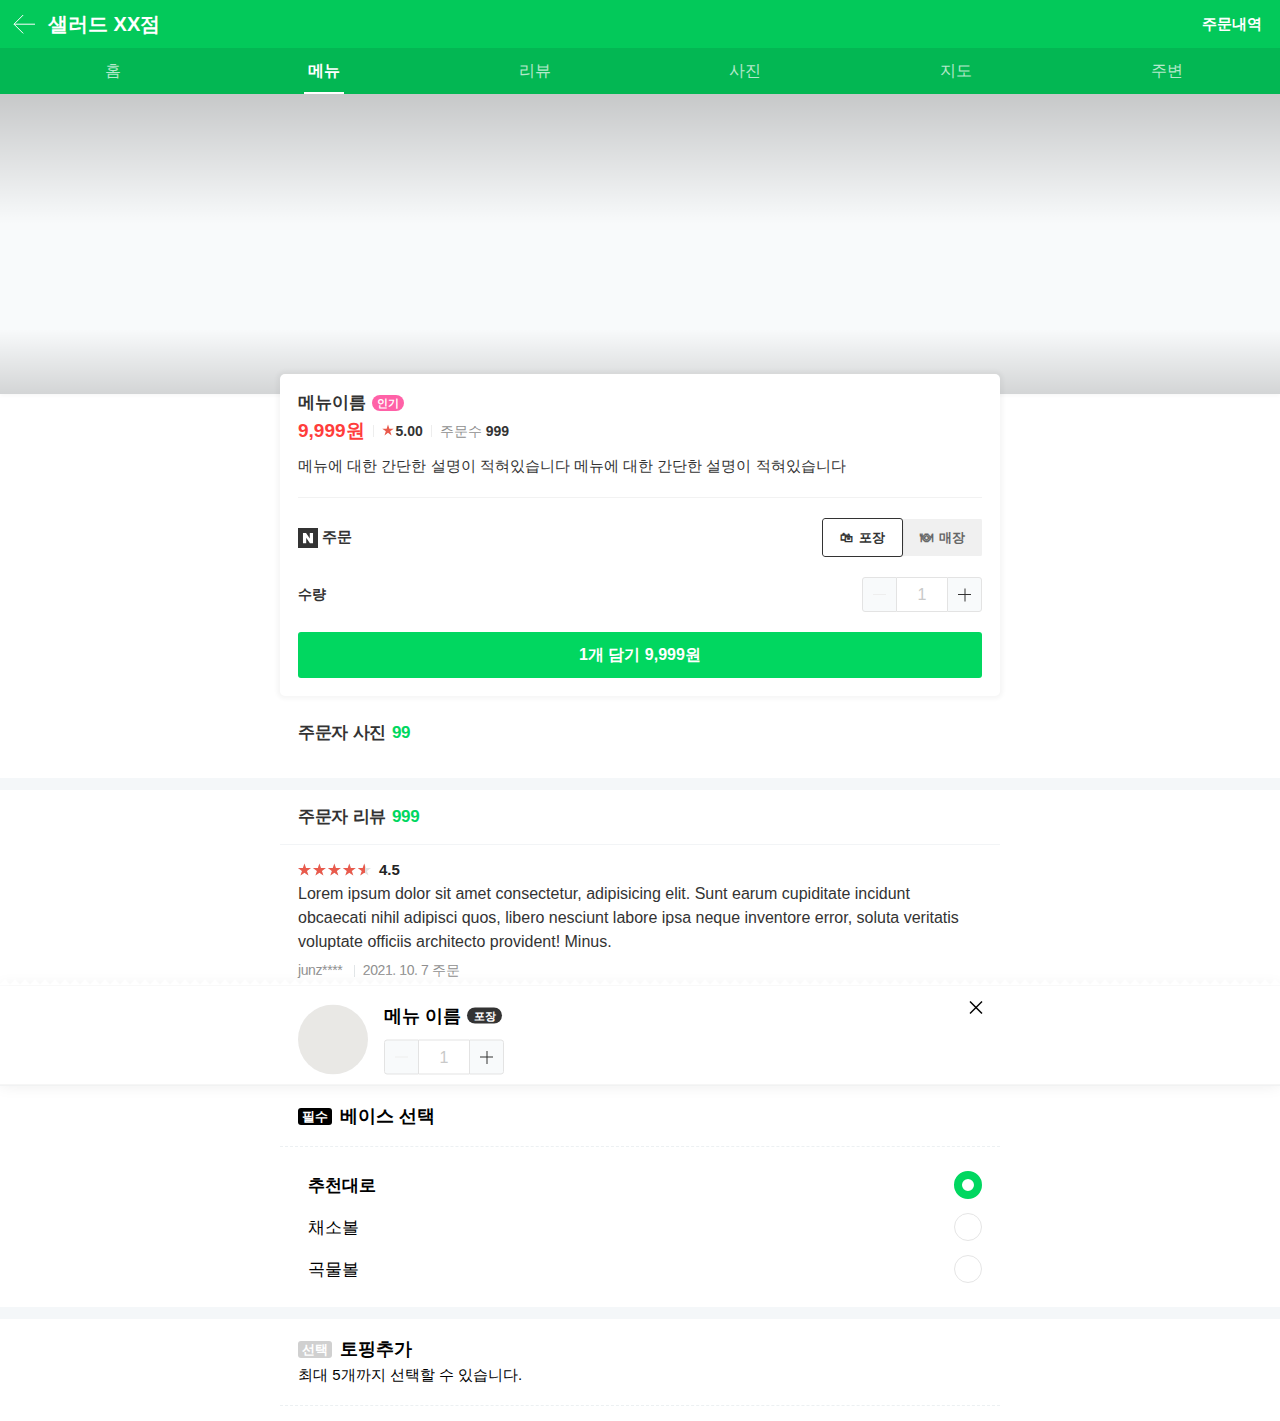
==== commit 8d1a8601: "Naver Order Markup" ====
--- a/docs/detail.html
+++ b/docs/detail.html
@@ -4,7 +4,7 @@
     <meta charset="UTF-8" />
     <meta http-equiv="X-UA-Compatible" content="IE=edge" />
     <meta name="viewport" content="width=device-width, initial-scale=1.0" />
-    <title>제로베이스 마크업</title>
+    <title>Naver Order Markup</title>
     <link rel="stylesheet" href="../assets/css/styles.css" />
   </head>
   <body>
@@ -16,7 +16,7 @@
             <a href="#" class="link-back">
               <img src="../assets/images/ico-back.svg" alt="뒤로가기" />
             </a>
-            샐러디 XX점
+            샐러드 XX점
           </h1>
           <a href="#" class="my-orders">주문내역</a>
         </div>
